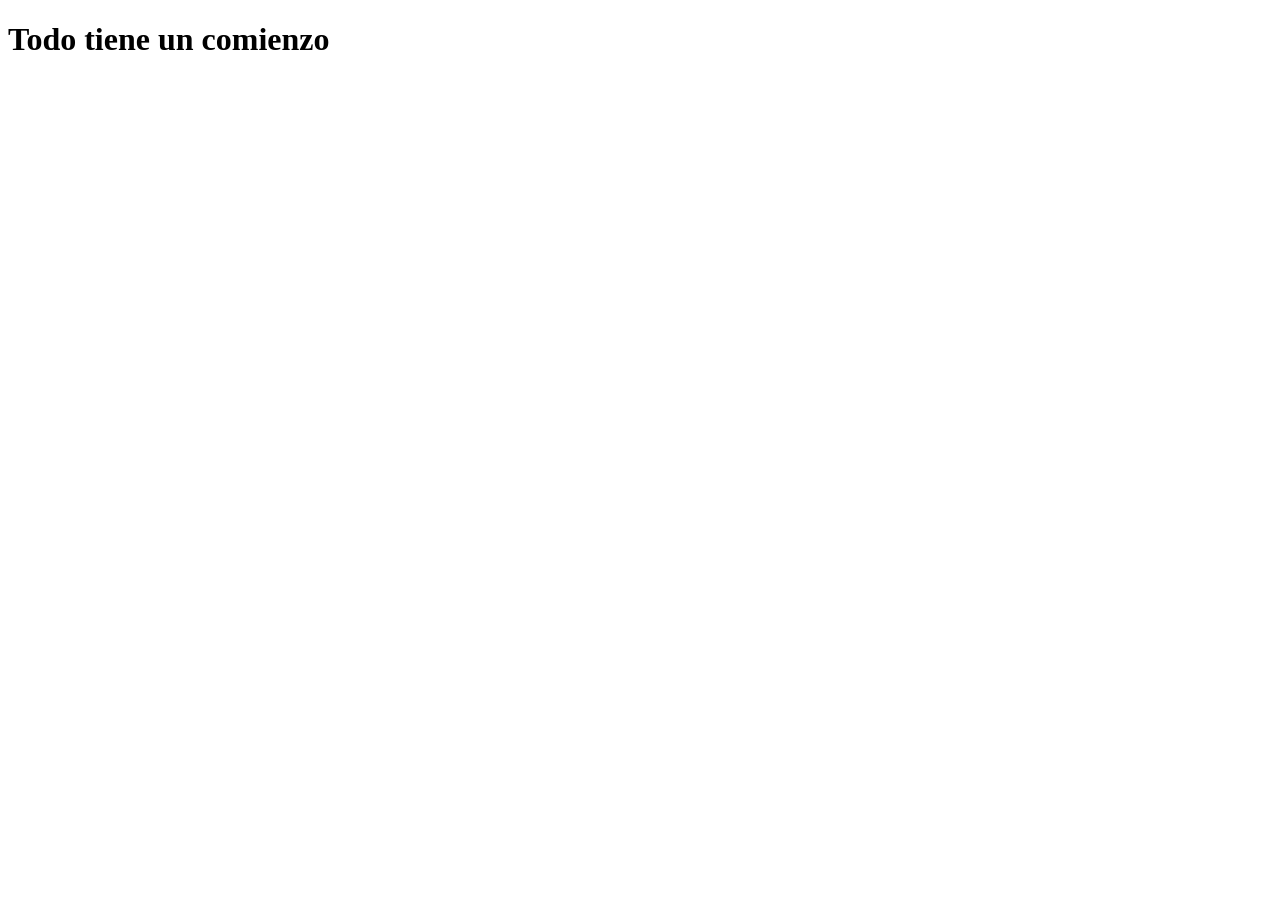
==== frontend/index.html @ d00d46b2 "primer paso landing page" ====
<!DOCTYPE html>
<html lang="es">
<head>
    <meta charset="UTF-8">
    <meta name="viewport" content="width=device-width, initial-scale=1.0">
    <title>SiGeRU</title>
</head>
<body>
    <h1>Todo tiene un comienzo</h1>
</body>
</html>
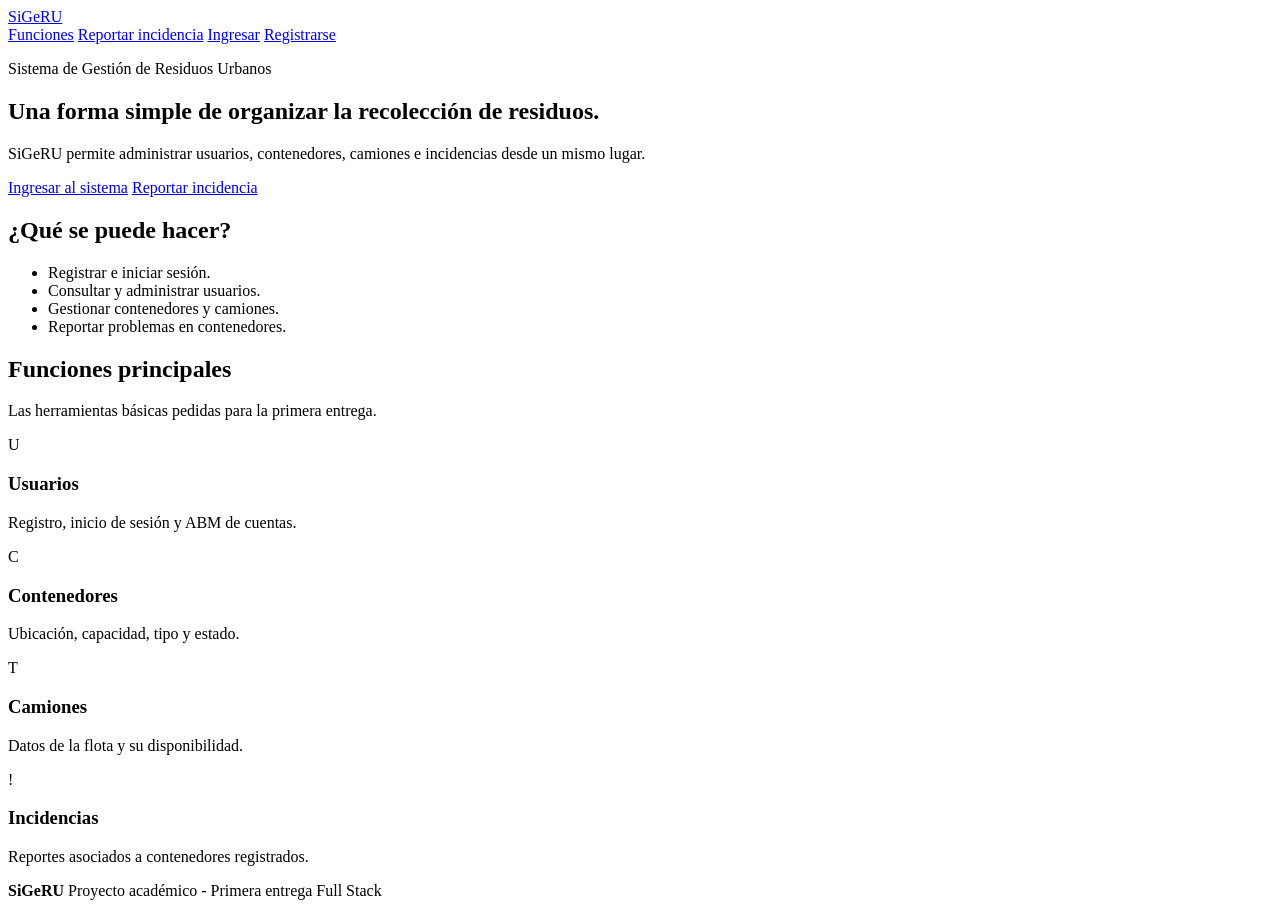
==== commit fa817515: "Tronco landing page" ====
--- a/frontend/index.html
+++ b/frontend/index.html
@@ -1,11 +1,76 @@
-<!DOCTYPE html>
+<!doctype html>
 <html lang="es">
 <head>
-    <meta charset="UTF-8">
-    <meta name="viewport" content="width=device-width, initial-scale=1.0">
+    <meta charset="utf-8">
+    <meta name="viewport" content="width=device-width, initial-scale=1">
+    <meta name="description" content="Sistema de Gestión de Residuos Urbanos">
     <title>SiGeRU</title>
 </head>
 <body>
-    <h1>Todo tiene un comienzo</h1>
+    <header class="barra">
+        <a class="marca" href="index.html">SiGeRU</a>
+        <nav>
+            <a href="#funciones">Funciones</a>
+            <a href="index.html">Reportar incidencia</a>
+            <a href="index.html">Ingresar</a>
+            <a class="boton" href="registro.html">Registrarse</a>
+        </nav>
+    </header>
+
+    <main>
+        <section class="portada">
+            <div>
+                <p class="etiqueta">Sistema de Gestión de Residuos Urbanos</p>
+                <h1>Una forma simple de organizar la recolección de residuos.</h1>
+                <p>SiGeRU permite administrar usuarios, contenedores, camiones e
+                    incidencias desde un mismo lugar.</p>
+                <div class="acciones">
+                    <a class="boton" href="login.html">Ingresar al sistema</a>
+                    <a class="boton secundario" href="incidencia.html">Reportar incidencia</a>
+                </div>
+            </div>
+            <aside class="resumen">
+                <h2>¿Qué se puede hacer?</h2>
+                <ul>
+                    <li>Registrar e iniciar sesión.</li>
+                    <li>Consultar y administrar usuarios.</li>
+                    <li>Gestionar contenedores y camiones.</li>
+                    <li>Reportar problemas en contenedores.</li>
+                </ul>
+            </aside>
+        </section>
+
+        <section class="seccion" id="funciones">
+            <h2>Funciones principales</h2>
+            <p class="subtitulo">Las herramientas básicas pedidas para la primera entrega.</p>
+            <div class="tarjetas">
+                <article>
+                    <span>U</span>
+                    <h3>Usuarios</h3>
+                    <p>Registro, inicio de sesión y ABM de cuentas.</p>
+                </article>
+                <article>
+                    <span>C</span>
+                    <h3>Contenedores</h3>
+                    <p>Ubicación, capacidad, tipo y estado.</p>
+                </article>
+                <article>
+                    <span>T</span>
+                    <h3>Camiones</h3>
+                    <p>Datos de la flota y su disponibilidad.</p>
+                </article>
+                <article>
+                    <span>!</span>
+                    <h3>Incidencias</h3>
+                    <p>Reportes asociados a contenedores registrados.</p>
+                </article>
+            </div>
+        </section>
+    </main>
+
+    <footer>
+        <b>SiGeRU</b>
+        <span>Proyecto académico - Primera entrega Full Stack</span>
+    </footer>
 </body>
 </html>
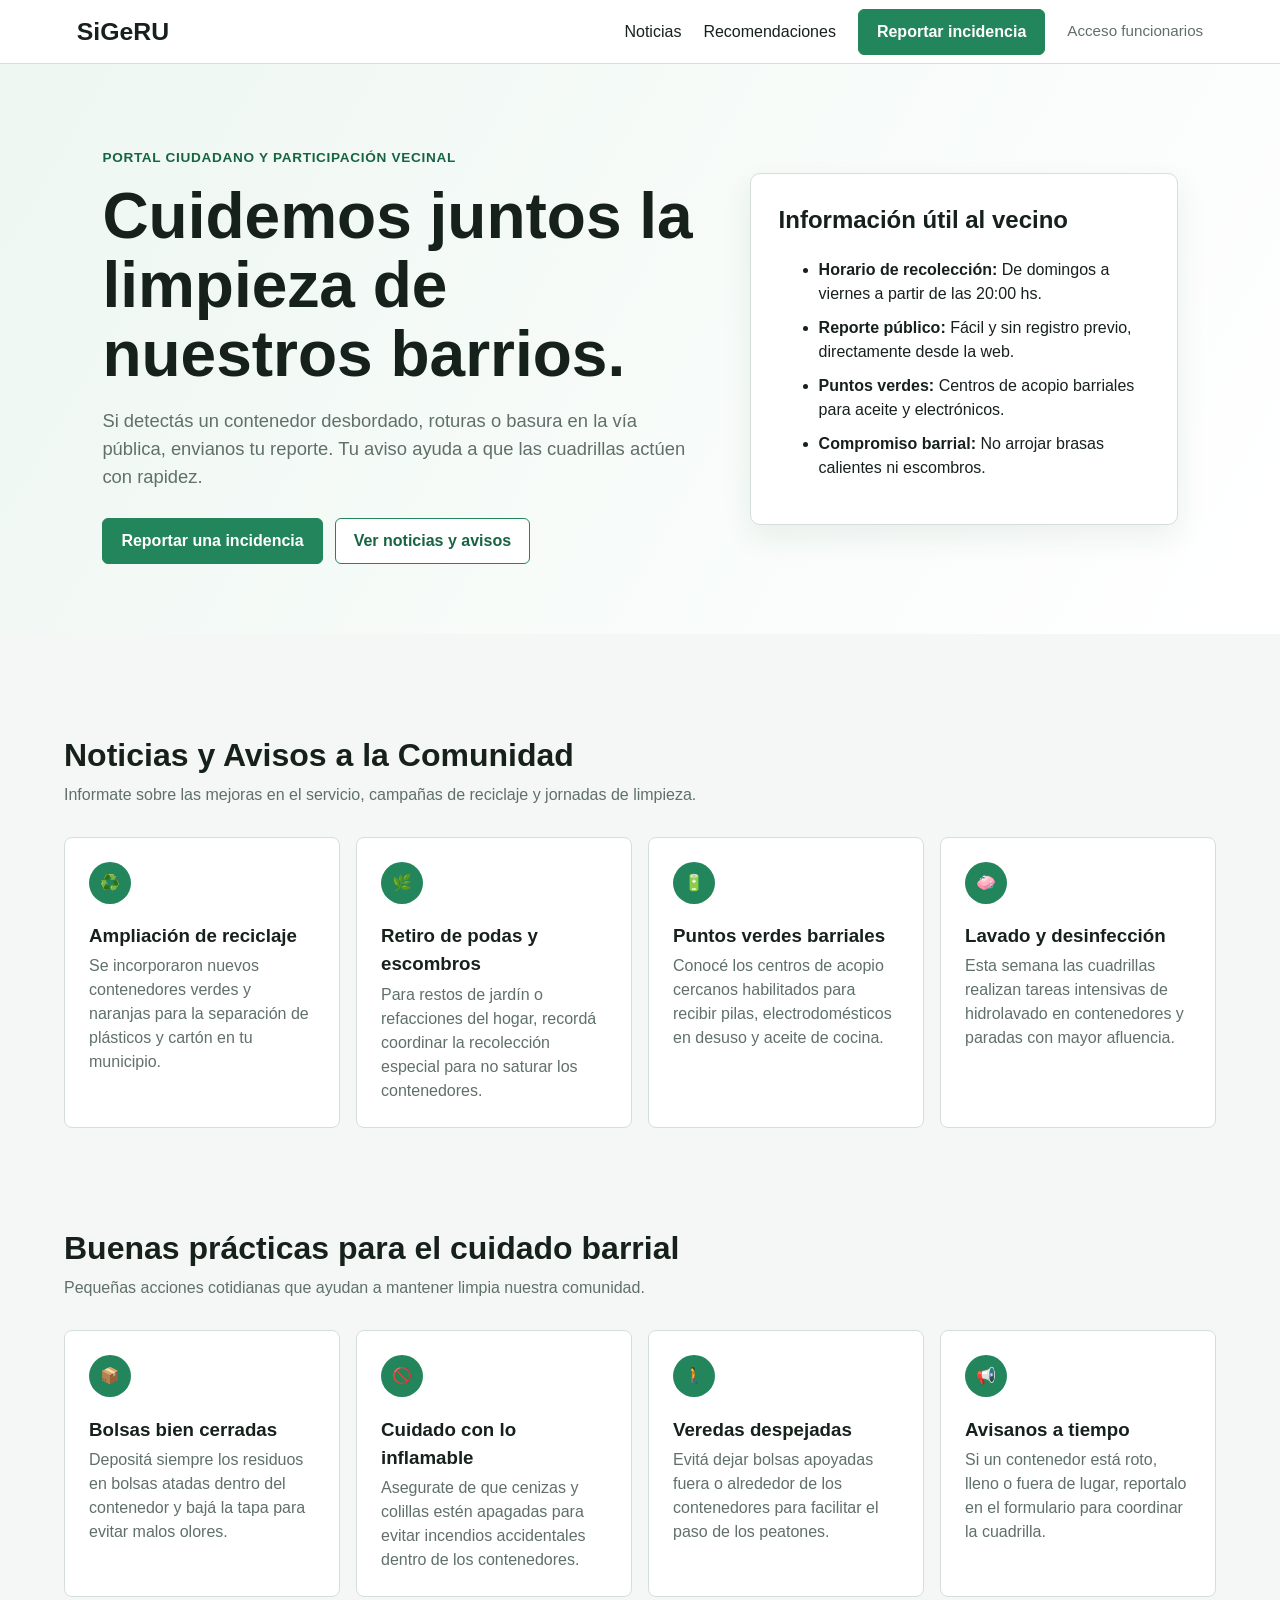
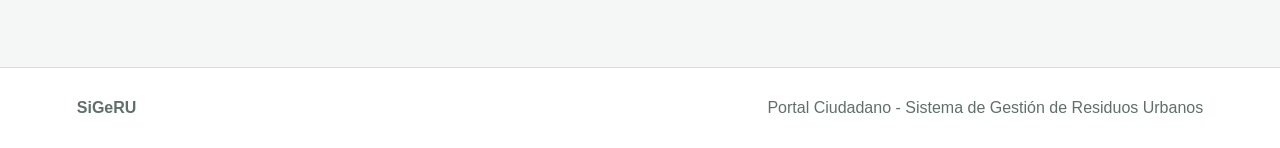
==== commit 291ea67a: "Maquetado de estilos y pagina principal" ====
--- a/frontend/index.html
+++ b/frontend/index.html
@@ -1,76 +1,103 @@
-<!doctype html>
-<html lang="es">
-<head>
-    <meta charset="utf-8">
-    <meta name="viewport" content="width=device-width, initial-scale=1">
-    <meta name="description" content="Sistema de Gestión de Residuos Urbanos">
-    <title>SiGeRU</title>
-</head>
-<body>
-    <header class="barra">
-        <a class="marca" href="index.html">SiGeRU</a>
-        <nav>
-            <a href="#funciones">Funciones</a>
-            <a href="index.html">Reportar incidencia</a>
-            <a href="index.html">Ingresar</a>
-            <a class="boton" href="registro.html">Registrarse</a>
-        </nav>
-    </header>
-
-    <main>
-        <section class="portada">
-            <div>
-                <p class="etiqueta">Sistema de Gestión de Residuos Urbanos</p>
-                <h1>Una forma simple de organizar la recolección de residuos.</h1>
-                <p>SiGeRU permite administrar usuarios, contenedores, camiones e
-                    incidencias desde un mismo lugar.</p>
-                <div class="acciones">
-                    <a class="boton" href="login.html">Ingresar al sistema</a>
-                    <a class="boton secundario" href="incidencia.html">Reportar incidencia</a>
-                </div>
-            </div>
-            <aside class="resumen">
-                <h2>¿Qué se puede hacer?</h2>
-                <ul>
-                    <li>Registrar e iniciar sesión.</li>
-                    <li>Consultar y administrar usuarios.</li>
-                    <li>Gestionar contenedores y camiones.</li>
-                    <li>Reportar problemas en contenedores.</li>
-                </ul>
-            </aside>
-        </section>
-
-        <section class="seccion" id="funciones">
-            <h2>Funciones principales</h2>
-            <p class="subtitulo">Las herramientas básicas pedidas para la primera entrega.</p>
-            <div class="tarjetas">
-                <article>
-                    <span>U</span>
-                    <h3>Usuarios</h3>
-                    <p>Registro, inicio de sesión y ABM de cuentas.</p>
-                </article>
-                <article>
-                    <span>C</span>
-                    <h3>Contenedores</h3>
-                    <p>Ubicación, capacidad, tipo y estado.</p>
-                </article>
-                <article>
-                    <span>T</span>
-                    <h3>Camiones</h3>
-                    <p>Datos de la flota y su disponibilidad.</p>
-                </article>
-                <article>
-                    <span>!</span>
-                    <h3>Incidencias</h3>
-                    <p>Reportes asociados a contenedores registrados.</p>
-                </article>
-            </div>
-        </section>
-    </main>
-
-    <footer>
-        <b>SiGeRU</b>
-        <span>Proyecto académico - Primera entrega Full Stack</span>
-    </footer>
-</body>
+<!doctype html>
+<html lang="es">
+<head>
+    <meta charset="utf-8">
+    <meta name="viewport" content="width=device-width, initial-scale=1">
+    <meta name="description" content="Portal Ciudadano - Sistema de Gestión de Residuos Urbanos">
+    <title>SiGeRU | Portal Ciudadano</title>
+    <link rel="stylesheet" href="css/estilos.css">
+</head>
+<body>
+    <header class="barra">
+        <a class="marca" href="index.html">SiGeRU</a>
+        <nav>
+            <a href="#noticias">Noticias</a>
+            <a href="#cuidados">Recomendaciones</a>
+            <a class="boton" href="incidencia.html">Reportar incidencia</a>
+            <a href="login.html" style="color: var(--gris); font-size: 0.95rem;">Acceso funcionarios</a>
+        </nav>
+    </header>
+
+    <main>
+        <section class="portada">
+            <div>
+                <p class="etiqueta">Portal Ciudadano y Participación Vecinal</p>
+                <h1>Cuidemos juntos la limpieza de nuestros barrios.</h1>
+                <p>Si detectás un contenedor desbordado, roturas o basura en la vía pública, envianos tu reporte. Tu aviso ayuda a que las cuadrillas actúen con rapidez.</p>
+                <div class="acciones">
+                    <a class="boton" href="incidencia.html">Reportar una incidencia</a>
+                    <a class="boton secundario" href="#noticias">Ver noticias y avisos</a>
+                </div>
+            </div>
+            <aside class="resumen">
+                <h2>Información útil al vecino</h2>
+                <ul>
+                    <li><b>Horario de recolección:</b> De domingos a viernes a partir de las 20:00 hs.</li>
+                    <li><b>Reporte público:</b> Fácil y sin registro previo, directamente desde la web.</li>
+                    <li><b>Puntos verdes:</b> Centros de acopio barriales para aceite y electrónicos.</li>
+                    <li><b>Compromiso barrial:</b> No arrojar brasas calientes ni escombros.</li>
+                </ul>
+            </aside>
+        </section>
+
+        <section class="seccion" id="noticias">
+            <h2>Noticias y Avisos a la Comunidad</h2>
+            <p class="subtitulo">Informate sobre las mejoras en el servicio, campañas de reciclaje y jornadas de limpieza.</p>
+            <div class="tarjetas">
+                <article>
+                    <span>♻️</span>
+                    <h3>Ampliación de reciclaje</h3>
+                    <p>Se incorporaron nuevos contenedores verdes y naranjas para la separación de plásticos y cartón en tu municipio.</p>
+                </article>
+                <article>
+                    <span>🌿</span>
+                    <h3>Retiro de podas y escombros</h3>
+                    <p>Para restos de jardín o refacciones del hogar, recordá coordinar la recolección especial para no saturar los contenedores.</p>
+                </article>
+                <article>
+                    <span>🔋</span>
+                    <h3>Puntos verdes barriales</h3>
+                    <p>Conocé los centros de acopio cercanos habilitados para recibir pilas, electrodomésticos en desuso y aceite de cocina.</p>
+                </article>
+                <article>
+                    <span>🧼</span>
+                    <h3>Lavado y desinfección</h3>
+                    <p>Esta semana las cuadrillas realizan tareas intensivas de hidrolavado en contenedores y paradas con mayor afluencia.</p>
+                </article>
+            </div>
+        </section>
+
+        <section class="seccion" id="cuidados" style="padding-top: 0;">
+            <h2>Buenas prácticas para el cuidado barrial</h2>
+            <p class="subtitulo">Pequeñas acciones cotidianas que ayudan a mantener limpia nuestra comunidad.</p>
+            <div class="tarjetas">
+                <article>
+                    <span>📦</span>
+                    <h3>Bolsas bien cerradas</h3>
+                    <p>Depositá siempre los residuos en bolsas atadas dentro del contenedor y bajá la tapa para evitar malos olores.</p>
+                </article>
+                <article>
+                    <span>🚫</span>
+                    <h3>Cuidado con lo inflamable</h3>
+                    <p>Asegurate de que cenizas y colillas estén apagadas para evitar incendios accidentales dentro de los contenedores.</p>
+                </article>
+                <article>
+                    <span>🚶</span>
+                    <h3>Veredas despejadas</h3>
+                    <p>Evitá dejar bolsas apoyadas fuera o alrededor de los contenedores para facilitar el paso de los peatones.</p>
+                </article>
+                <article>
+                    <span>📢</span>
+                    <h3>Avisanos a tiempo</h3>
+                    <p>Si un contenedor está roto, lleno o fuera de lugar, reportalo en el formulario para coordinar la cuadrilla.</p>
+                </article>
+            </div>
+        </section>
+    </main>
+
+    <footer>
+        <b>SiGeRU</b>
+        <span>Portal Ciudadano - Sistema de Gestión de Residuos Urbanos</span>
+    </footer>
+</body>
 </html>
--- a/frontend/css/estilos.css
+++ b/frontend/css/estilos.css
@@ -0,0 +1,635 @@
+:root {
+    --verde: #23855c;
+    --verde-oscuro: #176442;
+    --fondo: #f4f7f5;
+    --menu: #e8f0ec;
+    --texto: #17211c;
+    --gris: #607069;
+    --borde: #d4dfd9;
+    --blanco: #ffffff;
+    --rojo: #b42318;
+}
+
+* {
+    box-sizing: border-box;
+}
+
+body {
+    margin: 0;
+    color: var(--texto);
+    background: var(--fondo);
+    font-family: Arial, Helvetica, sans-serif;
+    line-height: 1.5;
+}
+
+a {
+    color: var(--verde-oscuro);
+}
+
+button,
+input,
+select,
+textarea {
+    font: inherit;
+}
+
+button,
+.boton {
+    cursor: pointer;
+}
+
+.barra {
+    display: flex;
+    align-items: center;
+    justify-content: space-between;
+    min-height: 64px;
+    padding: 0 6%;
+    background: var(--blanco);
+    border-bottom: 1px solid var(--borde);
+}
+
+.marca {
+    color: var(--texto);
+    font-size: 1.55rem;
+    font-weight: 700;
+    text-decoration: none;
+}
+
+.barra nav {
+    display: flex;
+    align-items: center;
+    gap: 22px;
+}
+
+.barra nav a {
+    color: var(--texto);
+    text-decoration: none;
+}
+
+.boton {
+    display: inline-block;
+    padding: 10px 18px;
+    color: var(--blanco) !important;
+    background: var(--verde);
+    border: 1px solid var(--verde);
+    border-radius: 6px;
+    font-weight: 700;
+    text-align: center;
+    text-decoration: none;
+}
+
+.boton:hover {
+    background: var(--verde-oscuro);
+}
+
+.boton.secundario {
+    color: var(--verde-oscuro) !important;
+    background: var(--blanco);
+}
+
+.boton.ancho {
+    width: 100%;
+    margin-top: 20px;
+}
+
+.portada {
+    display: grid;
+    grid-template-columns: 1.4fr 1fr;
+    gap: 48px;
+    align-items: center;
+    min-height: 520px;
+    padding: 70px 8%;
+    background: linear-gradient(120deg, #eef7f2, #ffffff);
+}
+
+.portada h1 {
+    max-width: 780px;
+    margin: 8px 0 18px;
+    font-size: clamp(2.2rem, 5vw, 4rem);
+    line-height: 1.08;
+}
+
+.portada > div > p:not(.etiqueta) {
+    max-width: 680px;
+    color: var(--gris);
+    font-size: 1.15rem;
+}
+
+.etiqueta {
+    color: var(--verde-oscuro);
+    font-size: .85rem;
+    font-weight: 700;
+    letter-spacing: .05em;
+    text-transform: uppercase;
+}
+
+.acciones {
+    display: flex;
+    flex-wrap: wrap;
+    gap: 12px;
+    margin-top: 28px;
+}
+
+.resumen {
+    padding: 28px;
+    background: var(--blanco);
+    border: 1px solid var(--borde);
+    border-radius: 10px;
+    box-shadow: 0 12px 30px rgba(27, 75, 54, .08);
+}
+
+.resumen h2 {
+    margin-top: 0;
+}
+
+.resumen li {
+    margin: 10px 0;
+}
+
+.seccion {
+    max-width: 1200px;
+    margin: auto;
+    padding: 70px 24px;
+}
+
+.seccion h2 {
+    margin-bottom: 4px;
+    font-size: 2rem;
+}
+
+.subtitulo {
+    margin-top: 0;
+    color: var(--gris);
+}
+
+.tarjetas {
+    display: grid;
+    grid-template-columns: repeat(4, 1fr);
+    gap: 16px;
+    margin-top: 30px;
+}
+
+.tarjetas article {
+    padding: 24px;
+    background: var(--blanco);
+    border: 1px solid var(--borde);
+    border-radius: 8px;
+}
+
+.tarjetas article span {
+    display: grid;
+    width: 42px;
+    height: 42px;
+    place-items: center;
+    color: var(--blanco);
+    background: var(--verde);
+    border-radius: 50%;
+    font-weight: 700;
+}
+
+.tarjetas h3 {
+    margin-bottom: 4px;
+}
+
+.tarjetas p {
+    margin: 0;
+    color: var(--gris);
+}
+
+footer {
+    display: flex;
+    justify-content: space-between;
+    padding: 28px 6%;
+    color: var(--gris);
+    background: var(--blanco);
+    border-top: 1px solid var(--borde);
+}
+
+.fondo-formulario {
+    display: grid;
+    min-height: 100vh;
+    padding: 30px 16px;
+    place-items: center;
+    background: #f2f6f4;
+}
+
+.tarjeta-formulario {
+    width: min(100%, 470px);
+    padding: 30px;
+    background: var(--blanco);
+    border: 1px solid var(--borde);
+    border-radius: 8px;
+}
+
+.tarjeta-formulario.tarjeta-ancha {
+    width: min(100%, 680px);
+}
+
+.tarjeta-formulario > p {
+    margin-top: 0;
+    color: var(--gris);
+}
+
+.tarjeta-formulario h1 {
+    margin: 28px 0 18px;
+}
+
+form > label,
+.dos-columnas label,
+.grilla-formulario label {
+    display: block;
+    margin-top: 14px;
+    font-weight: 700;
+}
+
+input,
+select,
+textarea {
+    width: 100%;
+    margin-top: 5px;
+    padding: 10px 11px;
+    color: var(--texto);
+    background: var(--blanco);
+    border: 1px solid #bdcbc4;
+    border-radius: 5px;
+}
+
+input:focus,
+select:focus,
+textarea:focus {
+    outline: 3px solid rgba(35, 133, 92, .15);
+    border-color: var(--verde);
+}
+
+small {
+    color: var(--gris);
+}
+
+.dos-columnas{
+    display:grid;
+    grid-template-columns: 250px 1fr;
+    gap:20px;
+    margin-top:20px;
+}
+
+.campo{
+    display:flex;
+    flex-direction:column;
+}
+
+.campo label{
+    margin-bottom:8px;
+    font-weight:bold;
+}
+
+.campo textarea{
+    min-height:130px;
+    resize:vertical;
+}
+
+.boton.ancho{
+    width:100%;
+    margin-top:25px;
+}
+
+@media (max-width:700px){
+    .dos-columnas{
+        grid-template-columns:1fr;
+    }
+}
+
+.mensaje {
+    min-height: 24px;
+    margin: 12px 0 0;
+    color: var(--verde-oscuro);
+    font-weight: 700;
+}
+
+.mensaje.error {
+    color: var(--rojo);
+}
+
+.datos-prueba {
+    display: flex;
+    flex-direction: column;
+    gap: 4px;
+    margin-top: 20px;
+    padding: 12px;
+    background: #eef7f2;
+    border-radius: 5px;
+}
+
+.datos-prueba button {
+    align-self: flex-start;
+    margin-top: 4px;
+    padding: 0;
+    color: var(--verde-oscuro);
+    background: none;
+    border: 0;
+    text-decoration: underline;
+}
+
+.enlace-formulario {
+    margin-top: 18px !important;
+    text-align: center;
+}
+
+.panel {
+    display: grid;
+    min-height: 100vh;
+    grid-template-columns: 202px 1fr;
+    grid-template-rows: 52px 1fr;
+}
+
+.panel-cabecera {
+    z-index: 2;
+    display: flex;
+    align-items: center;
+    gap: 18px;
+    grid-column: 1 / -1;
+    padding: 0 16px;
+    background: var(--blanco);
+    border-bottom: 1px solid var(--borde);
+}
+
+.panel-cabecera b {
+    font-size: 1.1rem;
+}
+
+.panel-cabecera span {
+    color: var(--gris);
+}
+
+.panel-cabecera button {
+    margin-left: auto;
+    padding: 7px 14px;
+    color: var(--blanco);
+    background: #566860;
+    border: 0;
+    border-radius: 5px;
+}
+
+.panel-menu {
+    display: flex;
+    flex-direction: column;
+    gap: 6px;
+    padding: 14px;
+    background: var(--menu);
+    border-right: 1px solid var(--borde);
+}
+
+.panel-menu button {
+    padding: 10px 12px;
+    text-align: left;
+    background: none;
+    border: 0;
+    border-radius: 5px;
+}
+
+.panel-menu button.activo {
+    color: var(--blanco);
+    background: var(--verde);
+}
+
+.panel-contenido {
+    min-width: 0;
+    padding: 32px 22px;
+}
+
+.panel-contenido h1 {
+    margin-top: 0;
+}
+
+.seccion-panel {
+    display: none;
+}
+
+.seccion-panel.activa {
+    display: block;
+}
+
+.panel-mensaje:empty {
+    display: none;
+}
+
+.panel-mensaje {
+    padding: 10px;
+    background: var(--blanco);
+    border: 1px solid var(--borde);
+    border-radius: 5px;
+}
+
+.indicadores {
+    display: grid;
+    grid-template-columns: repeat(4, minmax(140px, 1fr));
+    gap: 12px;
+}
+
+.indicadores article {
+    display: flex;
+    flex-direction: column;
+    padding: 16px;
+    background: var(--blanco);
+    border: 1px solid var(--borde);
+    border-radius: 7px;
+}
+
+.indicadores b {
+    font-size: 1.8rem;
+}
+
+.titulo-seccion {
+    display: flex;
+    align-items: center;
+    justify-content: space-between;
+    gap: 16px;
+    margin-bottom: 18px;
+}
+
+.titulo-seccion h1,
+.titulo-seccion p {
+    margin: 0;
+}
+
+.titulo-seccion p {
+    color: var(--gris);
+}
+
+.tabla-contenedor {
+    overflow-x: auto;
+    background: var(--blanco);
+    border: 1px solid var(--borde);
+    border-radius: 7px;
+}
+
+table {
+    width: 100%;
+    border-collapse: collapse;
+}
+
+th,
+td {
+    padding: 11px 12px;
+    border-bottom: 1px solid var(--borde);
+    text-align: left;
+    white-space: nowrap;
+}
+
+th {
+    background: #edf3f0;
+}
+
+td.acciones-tabla {
+    display: flex;
+    gap: 6px;
+}
+
+.accion-tabla {
+    padding: 5px 8px;
+    color: var(--verde-oscuro);
+    background: var(--blanco);
+    border: 1px solid var(--borde);
+    border-radius: 4px;
+}
+
+.accion-tabla.eliminar {
+    color: var(--rojo);
+}
+
+.selector-estado-incidencia {
+    width: auto;
+    margin: 0;
+    padding: 5px 10px;
+    font-size: 0.9rem;
+    color: var(--texto, #333);
+    background: var(--blanco);
+    border: 1px solid var(--borde);
+    border-radius: 4px;
+    cursor: pointer;
+}
+
+.selector-estado-incidencia:focus {
+    border-color: var(--verde);
+    outline: none;
+}
+
+.editor {
+    margin-top: 20px;
+    padding: 20px;
+    background: var(--blanco);
+    border: 1px solid var(--borde);
+    border-radius: 7px;
+}
+
+.editor h2 {
+    margin-top: 0;
+}
+
+.casilla {
+    display: flex !important;
+    align-items: center;
+    gap: 8px;
+}
+
+.casilla input {
+    width: auto;
+}
+
+.acciones-editor {
+    display: flex;
+    gap: 8px;
+    margin-top: 18px;
+}
+
+@media (max-width: 850px) {
+    .barra {
+        align-items: flex-start;
+        flex-direction: column;
+        gap: 12px;
+        padding-block: 14px;
+    }
+
+    .barra nav {
+        flex-wrap: wrap;
+        gap: 12px;
+    }
+
+    .portada {
+        grid-template-columns: 1fr;
+        padding: 50px 24px;
+    }
+
+    .tarjetas,
+    .indicadores {
+        grid-template-columns: repeat(2, 1fr);
+    }
+
+    .panel {
+        display: block;
+    }
+
+    .panel-cabecera {
+        min-height: 52px;
+    }
+
+    .panel-menu {
+        overflow-x: auto;
+        flex-direction: row;
+        border-right: 0;
+        border-bottom: 1px solid var(--borde);
+    }
+
+    .panel-menu button {
+        white-space: nowrap;
+    }
+}
+
+@media (max-width: 560px) {
+    .tarjetas,
+    .indicadores,
+    .dos-columnas,
+    .grilla-formulario {
+        grid-template-columns: 1fr;
+    }
+
+    .titulo-seccion,
+    footer {
+        align-items: flex-start;
+        flex-direction: column;
+    }
+
+    .panel-cabecera span {
+        display: none;
+    }
+}
+
+.badge {
+    display: inline-block;
+    padding: 3px 8px;
+    font-size: 0.8rem;
+    font-weight: 600;
+    border-radius: 12px;
+    background: #e2e8f0;
+    color: #475569;
+    text-transform: capitalize;
+}
+
+.badge-administrador {
+    background: #e0e7ff;
+    color: #3730a3;
+}
+
+.badge-municipal {
+    background: #dbeafe;
+    color: #1e40af;
+}
+
+.badge-cuadrilla {
+    background: #fef3c7;
+    color: #92400e;
+}
+
+.badge-operario {
+    background: #dcfce7;
+    color: #166534;
+}
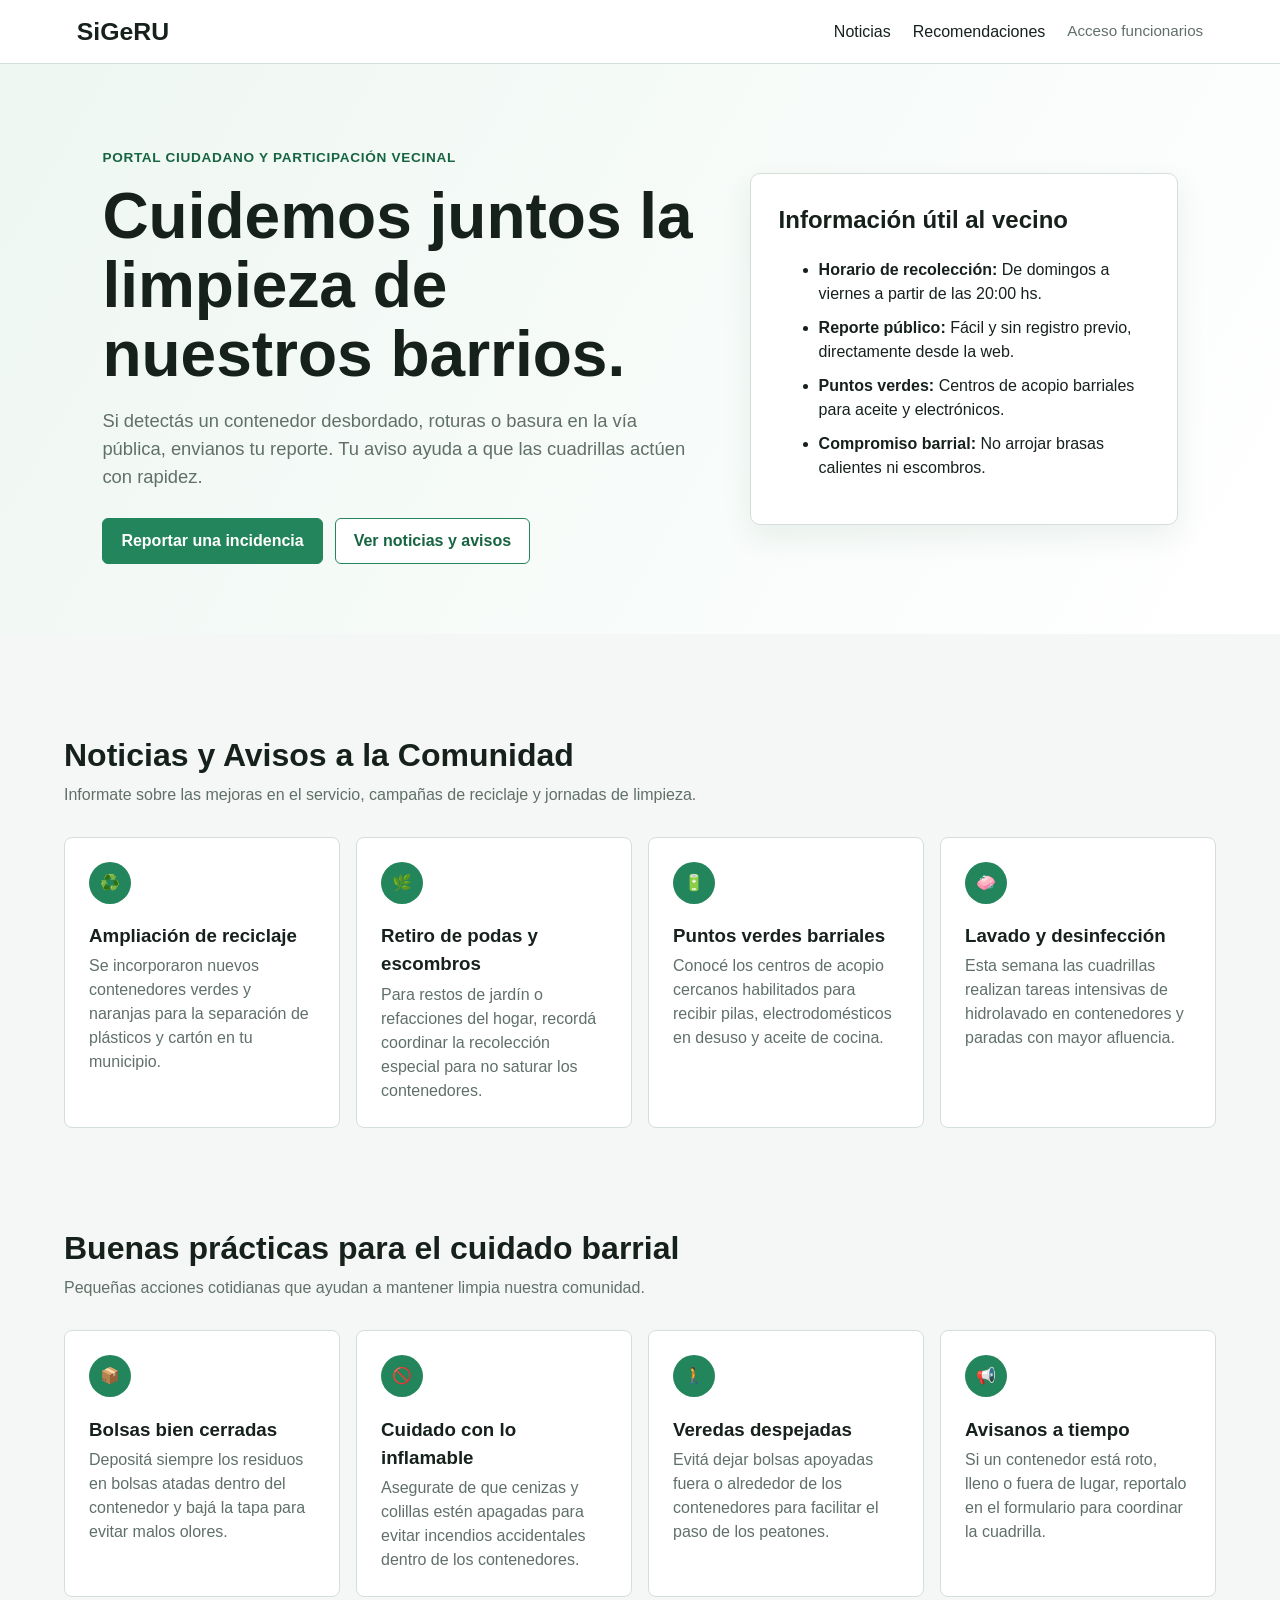
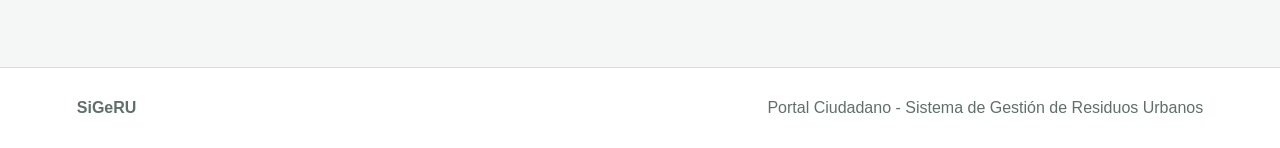
==== commit c05addee: "Actualizar docker frontend y scripts de administracion" ====
--- a/frontend/index.html
+++ b/frontend/index.html
@@ -1,103 +1,104 @@
-<!doctype html>
-<html lang="es">
-<head>
-    <meta charset="utf-8">
-    <meta name="viewport" content="width=device-width, initial-scale=1">
-    <meta name="description" content="Portal Ciudadano - Sistema de Gestión de Residuos Urbanos">
-    <title>SiGeRU | Portal Ciudadano</title>
-    <link rel="stylesheet" href="css/estilos.css">
-</head>
-<body>
-    <header class="barra">
-        <a class="marca" href="index.html">SiGeRU</a>
-        <nav>
-            <a href="#noticias">Noticias</a>
-            <a href="#cuidados">Recomendaciones</a>
-            <a class="boton" href="incidencia.html">Reportar incidencia</a>
-            <a href="login.html" style="color: var(--gris); font-size: 0.95rem;">Acceso funcionarios</a>
-        </nav>
-    </header>
-
-    <main>
-        <section class="portada">
-            <div>
-                <p class="etiqueta">Portal Ciudadano y Participación Vecinal</p>
-                <h1>Cuidemos juntos la limpieza de nuestros barrios.</h1>
-                <p>Si detectás un contenedor desbordado, roturas o basura en la vía pública, envianos tu reporte. Tu aviso ayuda a que las cuadrillas actúen con rapidez.</p>
-                <div class="acciones">
-                    <a class="boton" href="incidencia.html">Reportar una incidencia</a>
-                    <a class="boton secundario" href="#noticias">Ver noticias y avisos</a>
-                </div>
-            </div>
-            <aside class="resumen">
-                <h2>Información útil al vecino</h2>
-                <ul>
-                    <li><b>Horario de recolección:</b> De domingos a viernes a partir de las 20:00 hs.</li>
-                    <li><b>Reporte público:</b> Fácil y sin registro previo, directamente desde la web.</li>
-                    <li><b>Puntos verdes:</b> Centros de acopio barriales para aceite y electrónicos.</li>
-                    <li><b>Compromiso barrial:</b> No arrojar brasas calientes ni escombros.</li>
-                </ul>
-            </aside>
-        </section>
-
-        <section class="seccion" id="noticias">
-            <h2>Noticias y Avisos a la Comunidad</h2>
-            <p class="subtitulo">Informate sobre las mejoras en el servicio, campañas de reciclaje y jornadas de limpieza.</p>
-            <div class="tarjetas">
-                <article>
-                    <span>♻️</span>
-                    <h3>Ampliación de reciclaje</h3>
-                    <p>Se incorporaron nuevos contenedores verdes y naranjas para la separación de plásticos y cartón en tu municipio.</p>
-                </article>
-                <article>
-                    <span>🌿</span>
-                    <h3>Retiro de podas y escombros</h3>
-                    <p>Para restos de jardín o refacciones del hogar, recordá coordinar la recolección especial para no saturar los contenedores.</p>
-                </article>
-                <article>
-                    <span>🔋</span>
-                    <h3>Puntos verdes barriales</h3>
-                    <p>Conocé los centros de acopio cercanos habilitados para recibir pilas, electrodomésticos en desuso y aceite de cocina.</p>
-                </article>
-                <article>
-                    <span>🧼</span>
-                    <h3>Lavado y desinfección</h3>
-                    <p>Esta semana las cuadrillas realizan tareas intensivas de hidrolavado en contenedores y paradas con mayor afluencia.</p>
-                </article>
-            </div>
-        </section>
-
-        <section class="seccion" id="cuidados" style="padding-top: 0;">
-            <h2>Buenas prácticas para el cuidado barrial</h2>
-            <p class="subtitulo">Pequeñas acciones cotidianas que ayudan a mantener limpia nuestra comunidad.</p>
-            <div class="tarjetas">
-                <article>
-                    <span>📦</span>
-                    <h3>Bolsas bien cerradas</h3>
-                    <p>Depositá siempre los residuos en bolsas atadas dentro del contenedor y bajá la tapa para evitar malos olores.</p>
-                </article>
-                <article>
-                    <span>🚫</span>
-                    <h3>Cuidado con lo inflamable</h3>
-                    <p>Asegurate de que cenizas y colillas estén apagadas para evitar incendios accidentales dentro de los contenedores.</p>
-                </article>
-                <article>
-                    <span>🚶</span>
-                    <h3>Veredas despejadas</h3>
-                    <p>Evitá dejar bolsas apoyadas fuera o alrededor de los contenedores para facilitar el paso de los peatones.</p>
-                </article>
-                <article>
-                    <span>📢</span>
-                    <h3>Avisanos a tiempo</h3>
-                    <p>Si un contenedor está roto, lleno o fuera de lugar, reportalo en el formulario para coordinar la cuadrilla.</p>
-                </article>
-            </div>
-        </section>
-    </main>
-
-    <footer>
-        <b>SiGeRU</b>
-        <span>Portal Ciudadano - Sistema de Gestión de Residuos Urbanos</span>
-    </footer>
-</body>
+<!doctype html>
+<html lang="es">
+<head>
+    <meta charset="utf-8">
+    <meta name="viewport" content="width=device-width, initial-scale=1">
+    <meta name="description" content="Portal Ciudadano - Sistema de Gestión de Residuos Urbanos">
+    <title>SiGeRU | Portal Ciudadano</title>
+    <link rel="icon" type="image/x-icon" href="favicon.ico">
+    <link rel="icon" type="image/png" href="favicon.png">
+    <link rel="stylesheet" href="css/estilos.css">
+</head>
+<body>
+    <header class="barra">
+        <a class="marca" href="index.html">SiGeRU</a>
+        <nav>
+            <a href="#noticias">Noticias</a>
+            <a href="#cuidados">Recomendaciones</a>
+            <a href="login.html" style="color: var(--gris); font-size: 0.95rem;">Acceso funcionarios</a>
+        </nav>
+    </header>
+
+    <main>
+        <section class="portada">
+            <div>
+                <p class="etiqueta">Portal Ciudadano y Participación Vecinal</p>
+                <h1>Cuidemos juntos la limpieza de nuestros barrios.</h1>
+                <p>Si detectás un contenedor desbordado, roturas o basura en la vía pública, envianos tu reporte. Tu aviso ayuda a que las cuadrillas actúen con rapidez.</p>
+                <div class="acciones">
+                    <a class="boton" href="incidencia.html">Reportar una incidencia</a>
+                    <a class="boton secundario" href="#noticias">Ver noticias y avisos</a>
+                </div>
+            </div>
+            <aside class="resumen">
+                <h2>Información útil al vecino</h2>
+                <ul>
+                    <li><b>Horario de recolección:</b> De domingos a viernes a partir de las 20:00 hs.</li>
+                    <li><b>Reporte público:</b> Fácil y sin registro previo, directamente desde la web.</li>
+                    <li><b>Puntos verdes:</b> Centros de acopio barriales para aceite y electrónicos.</li>
+                    <li><b>Compromiso barrial:</b> No arrojar brasas calientes ni escombros.</li>
+                </ul>
+            </aside>
+        </section>
+
+        <section class="seccion" id="noticias">
+            <h2>Noticias y Avisos a la Comunidad</h2>
+            <p class="subtitulo">Informate sobre las mejoras en el servicio, campañas de reciclaje y jornadas de limpieza.</p>
+            <div class="tarjetas">
+                <article>
+                    <span>♻️</span>
+                    <h3>Ampliación de reciclaje</h3>
+                    <p>Se incorporaron nuevos contenedores verdes y naranjas para la separación de plásticos y cartón en tu municipio.</p>
+                </article>
+                <article>
+                    <span>🌿</span>
+                    <h3>Retiro de podas y escombros</h3>
+                    <p>Para restos de jardín o refacciones del hogar, recordá coordinar la recolección especial para no saturar los contenedores.</p>
+                </article>
+                <article>
+                    <span>🔋</span>
+                    <h3>Puntos verdes barriales</h3>
+                    <p>Conocé los centros de acopio cercanos habilitados para recibir pilas, electrodomésticos en desuso y aceite de cocina.</p>
+                </article>
+                <article>
+                    <span>🧼</span>
+                    <h3>Lavado y desinfección</h3>
+                    <p>Esta semana las cuadrillas realizan tareas intensivas de hidrolavado en contenedores y paradas con mayor afluencia.</p>
+                </article>
+            </div>
+        </section>
+
+        <section class="seccion" id="cuidados" style="padding-top: 0;">
+            <h2>Buenas prácticas para el cuidado barrial</h2>
+            <p class="subtitulo">Pequeñas acciones cotidianas que ayudan a mantener limpia nuestra comunidad.</p>
+            <div class="tarjetas">
+                <article>
+                    <span>📦</span>
+                    <h3>Bolsas bien cerradas</h3>
+                    <p>Depositá siempre los residuos en bolsas atadas dentro del contenedor y bajá la tapa para evitar malos olores.</p>
+                </article>
+                <article>
+                    <span>🚫</span>
+                    <h3>Cuidado con lo inflamable</h3>
+                    <p>Asegurate de que cenizas y colillas estén apagadas para evitar incendios accidentales dentro de los contenedores.</p>
+                </article>
+                <article>
+                    <span>🚶</span>
+                    <h3>Veredas despejadas</h3>
+                    <p>Evitá dejar bolsas apoyadas fuera o alrededor de los contenedores para facilitar el paso de los peatones.</p>
+                </article>
+                <article>
+                    <span>📢</span>
+                    <h3>Avisanos a tiempo</h3>
+                    <p>Si un contenedor está roto, lleno o fuera de lugar, reportalo en el formulario para coordinar la cuadrilla.</p>
+                </article>
+            </div>
+        </section>
+    </main>
+
+    <footer>
+        <b>SiGeRU</b>
+        <span>Portal Ciudadano - Sistema de Gestión de Residuos Urbanos</span>
+    </footer>
+</body>
 </html>
--- a/frontend/css/estilos.css
+++ b/frontend/css/estilos.css
@@ -1,635 +1,647 @@
-:root {
-    --verde: #23855c;
-    --verde-oscuro: #176442;
-    --fondo: #f4f7f5;
-    --menu: #e8f0ec;
-    --texto: #17211c;
-    --gris: #607069;
-    --borde: #d4dfd9;
-    --blanco: #ffffff;
-    --rojo: #b42318;
+:root {
+    --verde: #23855c;
+    --verde-oscuro: #176442;
+    --fondo: #f4f7f5;
+    --menu: #e8f0ec;
+    --texto: #17211c;
+    --gris: #607069;
+    --borde: #d4dfd9;
+    --blanco: #ffffff;
+    --rojo: #b42318;
+}
+
+* {
+    box-sizing: border-box;
+}
+
+body {
+    margin: 0;
+    color: var(--texto);
+    background: var(--fondo);
+    font-family: Arial, Helvetica, sans-serif;
+    line-height: 1.5;
+}
+
+a {
+    color: var(--verde-oscuro);
+}
+
+button,
+input,
+select,
+textarea {
+    font: inherit;
+}
+
+button,
+.boton {
+    cursor: pointer;
+}
+
+.barra {
+    display: flex;
+    align-items: center;
+    justify-content: space-between;
+    min-height: 64px;
+    padding: 0 6%;
+    background: var(--blanco);
+    border-bottom: 1px solid var(--borde);
+}
+
+.marca {
+    color: var(--texto);
+    font-size: 1.55rem;
+    font-weight: 700;
+    text-decoration: none;
+}
+
+.barra nav {
+    display: flex;
+    align-items: center;
+    gap: 22px;
+}
+
+.barra nav a {
+    color: var(--texto);
+    text-decoration: none;
+}
+
+.boton {
+    display: inline-block;
+    padding: 10px 18px;
+    color: var(--blanco) !important;
+    background: var(--verde);
+    border: 1px solid var(--verde);
+    border-radius: 6px;
+    font-weight: 700;
+    text-align: center;
+    text-decoration: none;
+}
+
+.boton:hover {
+    background: var(--verde-oscuro);
+}
+
+.boton.secundario {
+    color: var(--verde-oscuro) !important;
+    background: var(--blanco);
+}
+
+.boton.ancho {
+    width: 100%;
+    margin-top: 20px;
+}
+
+.portada {
+    display: grid;
+    grid-template-columns: 1.4fr 1fr;
+    gap: 48px;
+    align-items: center;
+    min-height: 520px;
+    padding: 70px 8%;
+    background: linear-gradient(120deg, #eef7f2, #ffffff);
+}
+
+.portada h1 {
+    max-width: 780px;
+    margin: 8px 0 18px;
+    font-size: clamp(2.2rem, 5vw, 4rem);
+    line-height: 1.08;
+}
+
+.portada > div > p:not(.etiqueta) {
+    max-width: 680px;
+    color: var(--gris);
+    font-size: 1.15rem;
+}
+
+.etiqueta {
+    color: var(--verde-oscuro);
+    font-size: .85rem;
+    font-weight: 700;
+    letter-spacing: .05em;
+    text-transform: uppercase;
+}
+
+.acciones {
+    display: flex;
+    flex-wrap: wrap;
+    gap: 12px;
+    margin-top: 28px;
+}
+
+.resumen {
+    padding: 28px;
+    background: var(--blanco);
+    border: 1px solid var(--borde);
+    border-radius: 10px;
+    box-shadow: 0 12px 30px rgba(27, 75, 54, .08);
+}
+
+.resumen h2 {
+    margin-top: 0;
+}
+
+.resumen li {
+    margin: 10px 0;
+}
+
+.seccion {
+    max-width: 1200px;
+    margin: auto;
+    padding: 70px 24px;
+}
+
+.seccion h2 {
+    margin-bottom: 4px;
+    font-size: 2rem;
+}
+
+.subtitulo {
+    margin-top: 0;
+    color: var(--gris);
+}
+
+.tarjetas {
+    display: grid;
+    grid-template-columns: repeat(4, 1fr);
+    gap: 16px;
+    margin-top: 30px;
+}
+
+.tarjetas article {
+    padding: 24px;
+    background: var(--blanco);
+    border: 1px solid var(--borde);
+    border-radius: 8px;
+}
+
+.tarjetas article span {
+    display: grid;
+    width: 42px;
+    height: 42px;
+    place-items: center;
+    color: var(--blanco);
+    background: var(--verde);
+    border-radius: 50%;
+    font-weight: 700;
+}
+
+.tarjetas h3 {
+    margin-bottom: 4px;
+}
+
+.tarjetas p {
+    margin: 0;
+    color: var(--gris);
+}
+
+footer {
+    display: flex;
+    justify-content: space-between;
+    padding: 28px 6%;
+    color: var(--gris);
+    background: var(--blanco);
+    border-top: 1px solid var(--borde);
+}
+
+.fondo-formulario {
+    display: grid;
+    min-height: 100vh;
+    padding: 30px 16px;
+    place-items: center;
+    background: #f2f6f4;
+}
+
+.tarjeta-formulario {
+    width: min(100%, 470px);
+    padding: 30px;
+    background: var(--blanco);
+    border: 1px solid var(--borde);
+    border-radius: 8px;
+}
+
+.tarjeta-formulario.tarjeta-ancha {
+    width: min(100%, 680px);
+}
+
+.tarjeta-formulario > p {
+    margin-top: 0;
+    color: var(--gris);
+}
+
+.tarjeta-formulario h1 {
+    margin: 28px 0 18px;
+}
+
+form > label,
+.dos-columnas label,
+.grilla-formulario label {
+    display: block;
+    margin-top: 14px;
+    font-weight: 700;
+}
+
+input,
+select,
+textarea {
+    width: 100%;
+    margin-top: 5px;
+    padding: 10px 11px;
+    color: var(--texto);
+    background: var(--blanco);
+    border: 1px solid #bdcbc4;
+    border-radius: 5px;
+}
+
+input:focus,
+select:focus,
+textarea:focus {
+    outline: 3px solid rgba(35, 133, 92, .15);
+    border-color: var(--verde);
+}
+
+small {
+    color: var(--gris);
+}
+
+.dos-columnas{
+    display:grid;
+    grid-template-columns: 250px 1fr;
+    gap:20px;
+    margin-top:20px;
+}
+
+.campo{
+    display:flex;
+    flex-direction:column;
+}
+
+.campo label{
+    margin-bottom:8px;
+    font-weight:bold;
+}
+
+.campo textarea{
+    min-height:130px;
+    resize:vertical;
+}
+
+.boton.ancho{
+    width:100%;
+    margin-top:25px;
+}
+
+@media (max-width:700px){
+    .dos-columnas{
+        grid-template-columns:1fr;
+    }
+}
+
+.mensaje {
+    min-height: 24px;
+    margin: 12px 0 0;
+    color: var(--verde-oscuro);
+    font-weight: 700;
+}
+
+.mensaje.error {
+    color: var(--rojo);
+}
+
+.datos-prueba {
+    display: flex;
+    flex-direction: column;
+    gap: 4px;
+    margin-top: 20px;
+    padding: 12px;
+    background: #eef7f2;
+    border-radius: 5px;
+}
+
+.datos-prueba button {
+    align-self: flex-start;
+    margin-top: 4px;
+    padding: 0;
+    color: var(--verde-oscuro);
+    background: none;
+    border: 0;
+    text-decoration: underline;
+}
+
+.enlace-formulario {
+    margin-top: 18px !important;
+    text-align: center;
+}
+
+.panel {
+    display: grid;
+    min-height: 100vh;
+    grid-template-columns: 202px 1fr;
+    grid-template-rows: 52px 1fr;
+}
+
+.panel-cabecera {
+    z-index: 2;
+    display: flex;
+    align-items: center;
+    gap: 18px;
+    grid-column: 1 / -1;
+    padding: 0 16px;
+    background: var(--blanco);
+    border-bottom: 1px solid var(--borde);
+}
+
+.panel-cabecera b {
+    font-size: 1.1rem;
+}
+
+.panel-cabecera span {
+    color: var(--gris);
+}
+
+.panel-cabecera button {
+    margin-left: auto;
+    padding: 7px 14px;
+    color: var(--blanco);
+    background: #566860;
+    border: 0;
+    border-radius: 5px;
+}
+
+.panel-menu {
+    display: flex;
+    flex-direction: column;
+    gap: 6px;
+    padding: 14px;
+    background: var(--menu);
+    border-right: 1px solid var(--borde);
+}
+
+.panel-menu button {
+    padding: 10px 12px;
+    text-align: left;
+    background: none;
+    border: 0;
+    border-radius: 5px;
+}
+
+.panel-menu button.activo {
+    color: var(--blanco);
+    background: var(--verde);
+}
+
+.panel-contenido {
+    min-width: 0;
+    padding: 32px 22px;
+}
+
+.panel-contenido h1 {
+    margin-top: 0;
+}
+
+.seccion-panel {
+    display: none;
+}
+
+.seccion-panel.activa {
+    display: block;
+}
+
+.panel-mensaje:empty {
+    display: none;
+}
+
+.panel-mensaje {
+    padding: 10px;
+    background: var(--blanco);
+    border: 1px solid var(--borde);
+    border-radius: 5px;
+}
+
+.indicadores {
+    display: grid;
+    grid-template-columns: repeat(4, minmax(140px, 1fr));
+    gap: 12px;
+}
+
+.indicadores article {
+    display: flex;
+    flex-direction: column;
+    padding: 16px;
+    background: var(--blanco);
+    border: 1px solid var(--borde);
+    border-radius: 7px;
+}
+
+.indicadores b {
+    font-size: 1.8rem;
+}
+
+.titulo-seccion {
+    display: flex;
+    align-items: center;
+    justify-content: space-between;
+    gap: 16px;
+    margin-bottom: 18px;
+}
+
+.titulo-seccion h1,
+.titulo-seccion p {
+    margin: 0;
+}
+
+.titulo-seccion p {
+    color: var(--gris);
+}
+
+.tabla-contenedor {
+    overflow-x: auto;
+    background: var(--blanco);
+    border: 1px solid var(--borde);
+    border-radius: 7px;
+}
+
+table {
+    width: 100%;
+    border-collapse: collapse;
+}
+
+th,
+td {
+    padding: 11px 12px;
+    border-bottom: 1px solid var(--borde);
+    text-align: left;
+    white-space: nowrap;
+}
+
+th {
+    background: #edf3f0;
+}
+
+td.acciones-tabla {
+    display: flex;
+    gap: 6px;
+}
+
+.accion-tabla {
+    padding: 5px 8px;
+    color: var(--verde-oscuro);
+    background: var(--blanco);
+    border: 1px solid var(--borde);
+    border-radius: 4px;
+}
+
+.accion-tabla.eliminar {
+    color: var(--rojo);
+}
+
+.selector-estado-incidencia {
+    width: auto;
+    margin: 0;
+    padding: 5px 10px;
+    font-size: 0.9rem;
+    color: var(--texto, #333);
+    background: var(--blanco);
+    border: 1px solid var(--borde);
+    border-radius: 4px;
+    cursor: pointer;
+}
+
+.selector-estado-incidencia:focus {
+    border-color: var(--verde);
+    outline: none;
+}
+
+.editor {
+    margin-top: 20px;
+    padding: 20px;
+    background: var(--blanco);
+    border: 1px solid var(--borde);
+    border-radius: 7px;
+}
+
+.editor h2 {
+    margin-top: 0;
+}
+
+.casilla {
+    display: flex !important;
+    align-items: center;
+    gap: 8px;
+}
+
+.casilla input {
+    width: auto;
+}
+
+.acciones-editor {
+    display: flex;
+    gap: 8px;
+    margin-top: 18px;
+}
+
+@media (max-width: 850px) {
+    .barra {
+        align-items: flex-start;
+        flex-direction: column;
+        gap: 12px;
+        padding-block: 14px;
+    }
+
+    .barra nav {
+        flex-wrap: wrap;
+        gap: 12px;
+    }
+
+    .portada {
+        grid-template-columns: 1fr;
+        padding: 50px 24px;
+    }
+
+    .tarjetas,
+    .indicadores {
+        grid-template-columns: repeat(2, 1fr);
+    }
+
+    .panel {
+        display: block;
+    }
+
+    .panel-cabecera {
+        min-height: 52px;
+    }
+
+    .panel-menu {
+        overflow-x: auto;
+        flex-direction: row;
+        border-right: 0;
+        border-bottom: 1px solid var(--borde);
+    }
+
+    .panel-menu button {
+        white-space: nowrap;
+    }
+}
+
+@media (max-width: 560px) {
+    .tarjetas,
+    .indicadores,
+    .dos-columnas,
+    .grilla-formulario {
+        grid-template-columns: 1fr;
+    }
+
+    .titulo-seccion,
+    footer {
+        align-items: flex-start;
+        flex-direction: column;
+    }
+
+    .panel-cabecera span {
+        display: none;
+    }
+}
+
+.badge {
+    display: inline-block;
+    padding: 3px 8px;
+    font-size: 0.8rem;
+    font-weight: 600;
+    border-radius: 12px;
+    background: #e2e8f0;
+    color: #475569;
+    text-transform: capitalize;
+}
+
+.badge-administrador {
+    background: #e0e7ff;
+    color: #3730a3;
+}
+
+.badge-municipal {
+    background: #dbeafe;
+    color: #1e40af;
+}
+
+.badge-cuadrilla {
+    background: #fef3c7;
+    color: #92400e;
+}
+
+.badge-operario {
+    background: #dcfce7;
+    color: #166534;
+}
+
+.input-filtro-tabla {
+    width: 100%;
+    max-width: 380px;
+    margin-bottom: 0.75rem;
+    padding: 0.5rem 0.75rem;
+    font-size: 0.875rem;
+    border: 1px solid var(--borde);
+    border-radius: 6px;
+    background: #fff;
+    display: inline-block;
 }
-
-* {
-    box-sizing: border-box;
-}
-
-body {
-    margin: 0;
-    color: var(--texto);
-    background: var(--fondo);
-    font-family: Arial, Helvetica, sans-serif;
-    line-height: 1.5;
-}
-
-a {
-    color: var(--verde-oscuro);
-}
-
-button,
-input,
-select,
-textarea {
-    font: inherit;
-}
-
-button,
-.boton {
-    cursor: pointer;
-}
-
-.barra {
-    display: flex;
-    align-items: center;
-    justify-content: space-between;
-    min-height: 64px;
-    padding: 0 6%;
-    background: var(--blanco);
-    border-bottom: 1px solid var(--borde);
-}
-
-.marca {
-    color: var(--texto);
-    font-size: 1.55rem;
-    font-weight: 700;
-    text-decoration: none;
-}
-
-.barra nav {
-    display: flex;
-    align-items: center;
-    gap: 22px;
-}
-
-.barra nav a {
-    color: var(--texto);
-    text-decoration: none;
-}
-
-.boton {
-    display: inline-block;
-    padding: 10px 18px;
-    color: var(--blanco) !important;
-    background: var(--verde);
-    border: 1px solid var(--verde);
-    border-radius: 6px;
-    font-weight: 700;
-    text-align: center;
-    text-decoration: none;
-}
-
-.boton:hover {
-    background: var(--verde-oscuro);
-}
-
-.boton.secundario {
-    color: var(--verde-oscuro) !important;
-    background: var(--blanco);
-}
-
-.boton.ancho {
-    width: 100%;
-    margin-top: 20px;
-}
-
-.portada {
-    display: grid;
-    grid-template-columns: 1.4fr 1fr;
-    gap: 48px;
-    align-items: center;
-    min-height: 520px;
-    padding: 70px 8%;
-    background: linear-gradient(120deg, #eef7f2, #ffffff);
-}
-
-.portada h1 {
-    max-width: 780px;
-    margin: 8px 0 18px;
-    font-size: clamp(2.2rem, 5vw, 4rem);
-    line-height: 1.08;
-}
-
-.portada > div > p:not(.etiqueta) {
-    max-width: 680px;
-    color: var(--gris);
-    font-size: 1.15rem;
-}
-
-.etiqueta {
-    color: var(--verde-oscuro);
-    font-size: .85rem;
-    font-weight: 700;
-    letter-spacing: .05em;
-    text-transform: uppercase;
-}
-
-.acciones {
-    display: flex;
-    flex-wrap: wrap;
-    gap: 12px;
-    margin-top: 28px;
-}
-
-.resumen {
-    padding: 28px;
-    background: var(--blanco);
-    border: 1px solid var(--borde);
-    border-radius: 10px;
-    box-shadow: 0 12px 30px rgba(27, 75, 54, .08);
-}
-
-.resumen h2 {
-    margin-top: 0;
-}
-
-.resumen li {
-    margin: 10px 0;
-}
-
-.seccion {
-    max-width: 1200px;
-    margin: auto;
-    padding: 70px 24px;
-}
-
-.seccion h2 {
-    margin-bottom: 4px;
-    font-size: 2rem;
-}
-
-.subtitulo {
-    margin-top: 0;
-    color: var(--gris);
-}
-
-.tarjetas {
-    display: grid;
-    grid-template-columns: repeat(4, 1fr);
-    gap: 16px;
-    margin-top: 30px;
-}
-
-.tarjetas article {
-    padding: 24px;
-    background: var(--blanco);
-    border: 1px solid var(--borde);
-    border-radius: 8px;
-}
-
-.tarjetas article span {
-    display: grid;
-    width: 42px;
-    height: 42px;
-    place-items: center;
-    color: var(--blanco);
-    background: var(--verde);
-    border-radius: 50%;
-    font-weight: 700;
-}
-
-.tarjetas h3 {
-    margin-bottom: 4px;
-}
-
-.tarjetas p {
-    margin: 0;
-    color: var(--gris);
-}
-
-footer {
-    display: flex;
-    justify-content: space-between;
-    padding: 28px 6%;
-    color: var(--gris);
-    background: var(--blanco);
-    border-top: 1px solid var(--borde);
-}
-
-.fondo-formulario {
-    display: grid;
-    min-height: 100vh;
-    padding: 30px 16px;
-    place-items: center;
-    background: #f2f6f4;
-}
-
-.tarjeta-formulario {
-    width: min(100%, 470px);
-    padding: 30px;
-    background: var(--blanco);
-    border: 1px solid var(--borde);
-    border-radius: 8px;
-}
-
-.tarjeta-formulario.tarjeta-ancha {
-    width: min(100%, 680px);
-}
-
-.tarjeta-formulario > p {
-    margin-top: 0;
-    color: var(--gris);
-}
-
-.tarjeta-formulario h1 {
-    margin: 28px 0 18px;
-}
-
-form > label,
-.dos-columnas label,
-.grilla-formulario label {
-    display: block;
-    margin-top: 14px;
-    font-weight: 700;
-}
-
-input,
-select,
-textarea {
-    width: 100%;
-    margin-top: 5px;
-    padding: 10px 11px;
-    color: var(--texto);
-    background: var(--blanco);
-    border: 1px solid #bdcbc4;
-    border-radius: 5px;
-}
-
-input:focus,
-select:focus,
-textarea:focus {
-    outline: 3px solid rgba(35, 133, 92, .15);
-    border-color: var(--verde);
-}
-
-small {
-    color: var(--gris);
-}
-
-.dos-columnas{
-    display:grid;
-    grid-template-columns: 250px 1fr;
-    gap:20px;
-    margin-top:20px;
-}
-
-.campo{
-    display:flex;
-    flex-direction:column;
-}
-
-.campo label{
-    margin-bottom:8px;
-    font-weight:bold;
-}
-
-.campo textarea{
-    min-height:130px;
-    resize:vertical;
-}
-
-.boton.ancho{
-    width:100%;
-    margin-top:25px;
-}
-
-@media (max-width:700px){
-    .dos-columnas{
-        grid-template-columns:1fr;
-    }
-}
-
-.mensaje {
-    min-height: 24px;
-    margin: 12px 0 0;
-    color: var(--verde-oscuro);
-    font-weight: 700;
-}
-
-.mensaje.error {
-    color: var(--rojo);
-}
-
-.datos-prueba {
-    display: flex;
-    flex-direction: column;
-    gap: 4px;
-    margin-top: 20px;
-    padding: 12px;
-    background: #eef7f2;
-    border-radius: 5px;
-}
-
-.datos-prueba button {
-    align-self: flex-start;
-    margin-top: 4px;
-    padding: 0;
-    color: var(--verde-oscuro);
-    background: none;
-    border: 0;
-    text-decoration: underline;
-}
-
-.enlace-formulario {
-    margin-top: 18px !important;
-    text-align: center;
-}
-
-.panel {
-    display: grid;
-    min-height: 100vh;
-    grid-template-columns: 202px 1fr;
-    grid-template-rows: 52px 1fr;
-}
-
-.panel-cabecera {
-    z-index: 2;
-    display: flex;
-    align-items: center;
-    gap: 18px;
-    grid-column: 1 / -1;
-    padding: 0 16px;
-    background: var(--blanco);
-    border-bottom: 1px solid var(--borde);
-}
-
-.panel-cabecera b {
-    font-size: 1.1rem;
-}
-
-.panel-cabecera span {
-    color: var(--gris);
-}
-
-.panel-cabecera button {
-    margin-left: auto;
-    padding: 7px 14px;
-    color: var(--blanco);
-    background: #566860;
-    border: 0;
-    border-radius: 5px;
-}
-
-.panel-menu {
-    display: flex;
-    flex-direction: column;
-    gap: 6px;
-    padding: 14px;
-    background: var(--menu);
-    border-right: 1px solid var(--borde);
-}
-
-.panel-menu button {
-    padding: 10px 12px;
-    text-align: left;
-    background: none;
-    border: 0;
-    border-radius: 5px;
-}
-
-.panel-menu button.activo {
-    color: var(--blanco);
-    background: var(--verde);
-}
-
-.panel-contenido {
-    min-width: 0;
-    padding: 32px 22px;
-}
-
-.panel-contenido h1 {
-    margin-top: 0;
-}
-
-.seccion-panel {
-    display: none;
-}
-
-.seccion-panel.activa {
-    display: block;
-}
-
-.panel-mensaje:empty {
-    display: none;
-}
-
-.panel-mensaje {
-    padding: 10px;
-    background: var(--blanco);
-    border: 1px solid var(--borde);
-    border-radius: 5px;
-}
-
-.indicadores {
-    display: grid;
-    grid-template-columns: repeat(4, minmax(140px, 1fr));
-    gap: 12px;
-}
-
-.indicadores article {
-    display: flex;
-    flex-direction: column;
-    padding: 16px;
-    background: var(--blanco);
-    border: 1px solid var(--borde);
-    border-radius: 7px;
-}
-
-.indicadores b {
-    font-size: 1.8rem;
-}
-
-.titulo-seccion {
-    display: flex;
-    align-items: center;
-    justify-content: space-between;
-    gap: 16px;
-    margin-bottom: 18px;
-}
-
-.titulo-seccion h1,
-.titulo-seccion p {
-    margin: 0;
-}
-
-.titulo-seccion p {
-    color: var(--gris);
-}
-
-.tabla-contenedor {
-    overflow-x: auto;
-    background: var(--blanco);
-    border: 1px solid var(--borde);
-    border-radius: 7px;
-}
-
-table {
-    width: 100%;
-    border-collapse: collapse;
-}
-
-th,
-td {
-    padding: 11px 12px;
-    border-bottom: 1px solid var(--borde);
-    text-align: left;
-    white-space: nowrap;
-}
-
-th {
-    background: #edf3f0;
-}
-
-td.acciones-tabla {
-    display: flex;
-    gap: 6px;
-}
-
-.accion-tabla {
-    padding: 5px 8px;
-    color: var(--verde-oscuro);
-    background: var(--blanco);
-    border: 1px solid var(--borde);
-    border-radius: 4px;
-}
-
-.accion-tabla.eliminar {
-    color: var(--rojo);
-}
-
-.selector-estado-incidencia {
-    width: auto;
-    margin: 0;
-    padding: 5px 10px;
-    font-size: 0.9rem;
-    color: var(--texto, #333);
-    background: var(--blanco);
-    border: 1px solid var(--borde);
-    border-radius: 4px;
-    cursor: pointer;
-}
-
-.selector-estado-incidencia:focus {
-    border-color: var(--verde);
-    outline: none;
-}
-
-.editor {
-    margin-top: 20px;
-    padding: 20px;
-    background: var(--blanco);
-    border: 1px solid var(--borde);
-    border-radius: 7px;
-}
-
-.editor h2 {
-    margin-top: 0;
-}
-
-.casilla {
-    display: flex !important;
-    align-items: center;
-    gap: 8px;
-}
-
-.casilla input {
-    width: auto;
-}
-
-.acciones-editor {
-    display: flex;
-    gap: 8px;
-    margin-top: 18px;
-}
-
-@media (max-width: 850px) {
-    .barra {
-        align-items: flex-start;
-        flex-direction: column;
-        gap: 12px;
-        padding-block: 14px;
-    }
-
-    .barra nav {
-        flex-wrap: wrap;
-        gap: 12px;
-    }
-
-    .portada {
-        grid-template-columns: 1fr;
-        padding: 50px 24px;
-    }
-
-    .tarjetas,
-    .indicadores {
-        grid-template-columns: repeat(2, 1fr);
-    }
-
-    .panel {
-        display: block;
-    }
-
-    .panel-cabecera {
-        min-height: 52px;
-    }
-
-    .panel-menu {
-        overflow-x: auto;
-        flex-direction: row;
-        border-right: 0;
-        border-bottom: 1px solid var(--borde);
-    }
-
-    .panel-menu button {
-        white-space: nowrap;
-    }
-}
-
-@media (max-width: 560px) {
-    .tarjetas,
-    .indicadores,
-    .dos-columnas,
-    .grilla-formulario {
-        grid-template-columns: 1fr;
-    }
-
-    .titulo-seccion,
-    footer {
-        align-items: flex-start;
-        flex-direction: column;
-    }
-
-    .panel-cabecera span {
-        display: none;
-    }
-}
-
-.badge {
-    display: inline-block;
-    padding: 3px 8px;
-    font-size: 0.8rem;
-    font-weight: 600;
-    border-radius: 12px;
-    background: #e2e8f0;
-    color: #475569;
-    text-transform: capitalize;
-}
-
-.badge-administrador {
-    background: #e0e7ff;
-    color: #3730a3;
-}
-
-.badge-municipal {
-    background: #dbeafe;
-    color: #1e40af;
-}
-
-.badge-cuadrilla {
-    background: #fef3c7;
-    color: #92400e;
-}
-
-.badge-operario {
-    background: #dcfce7;
-    color: #166534;
-}
